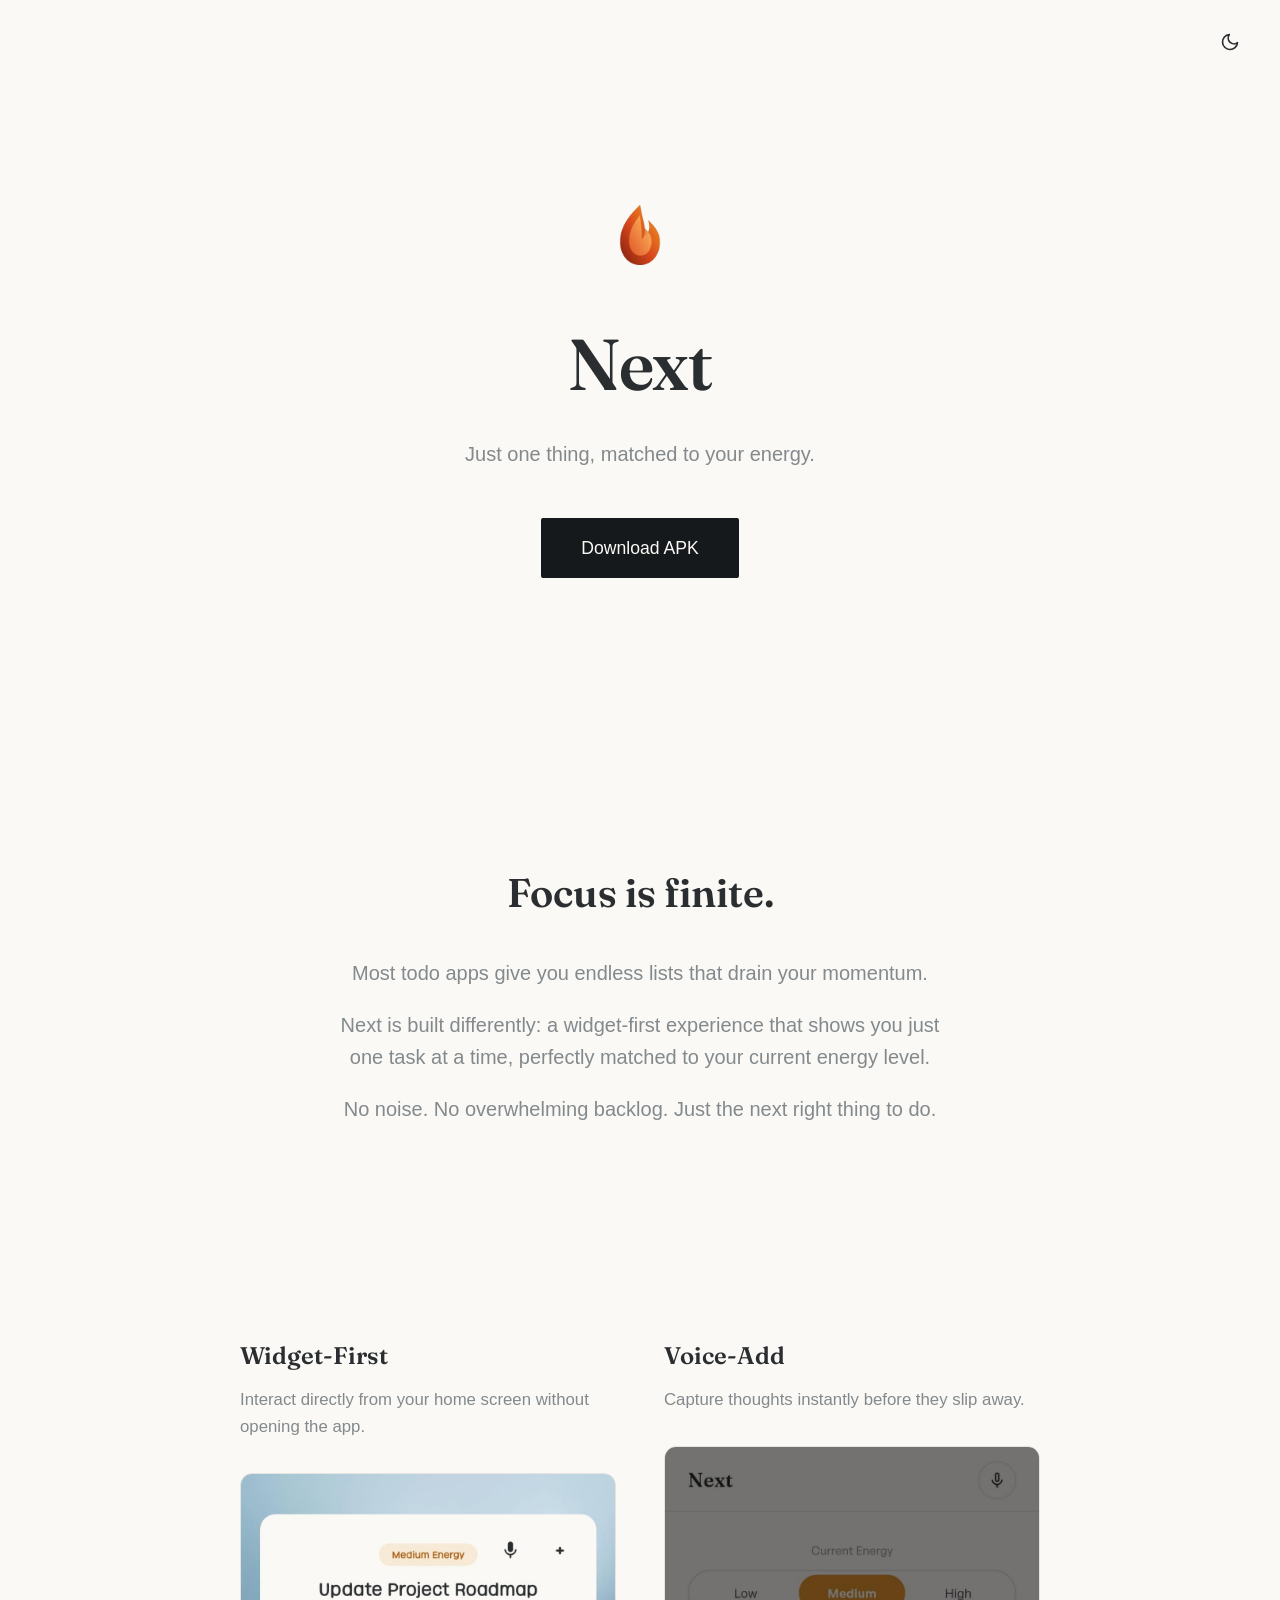
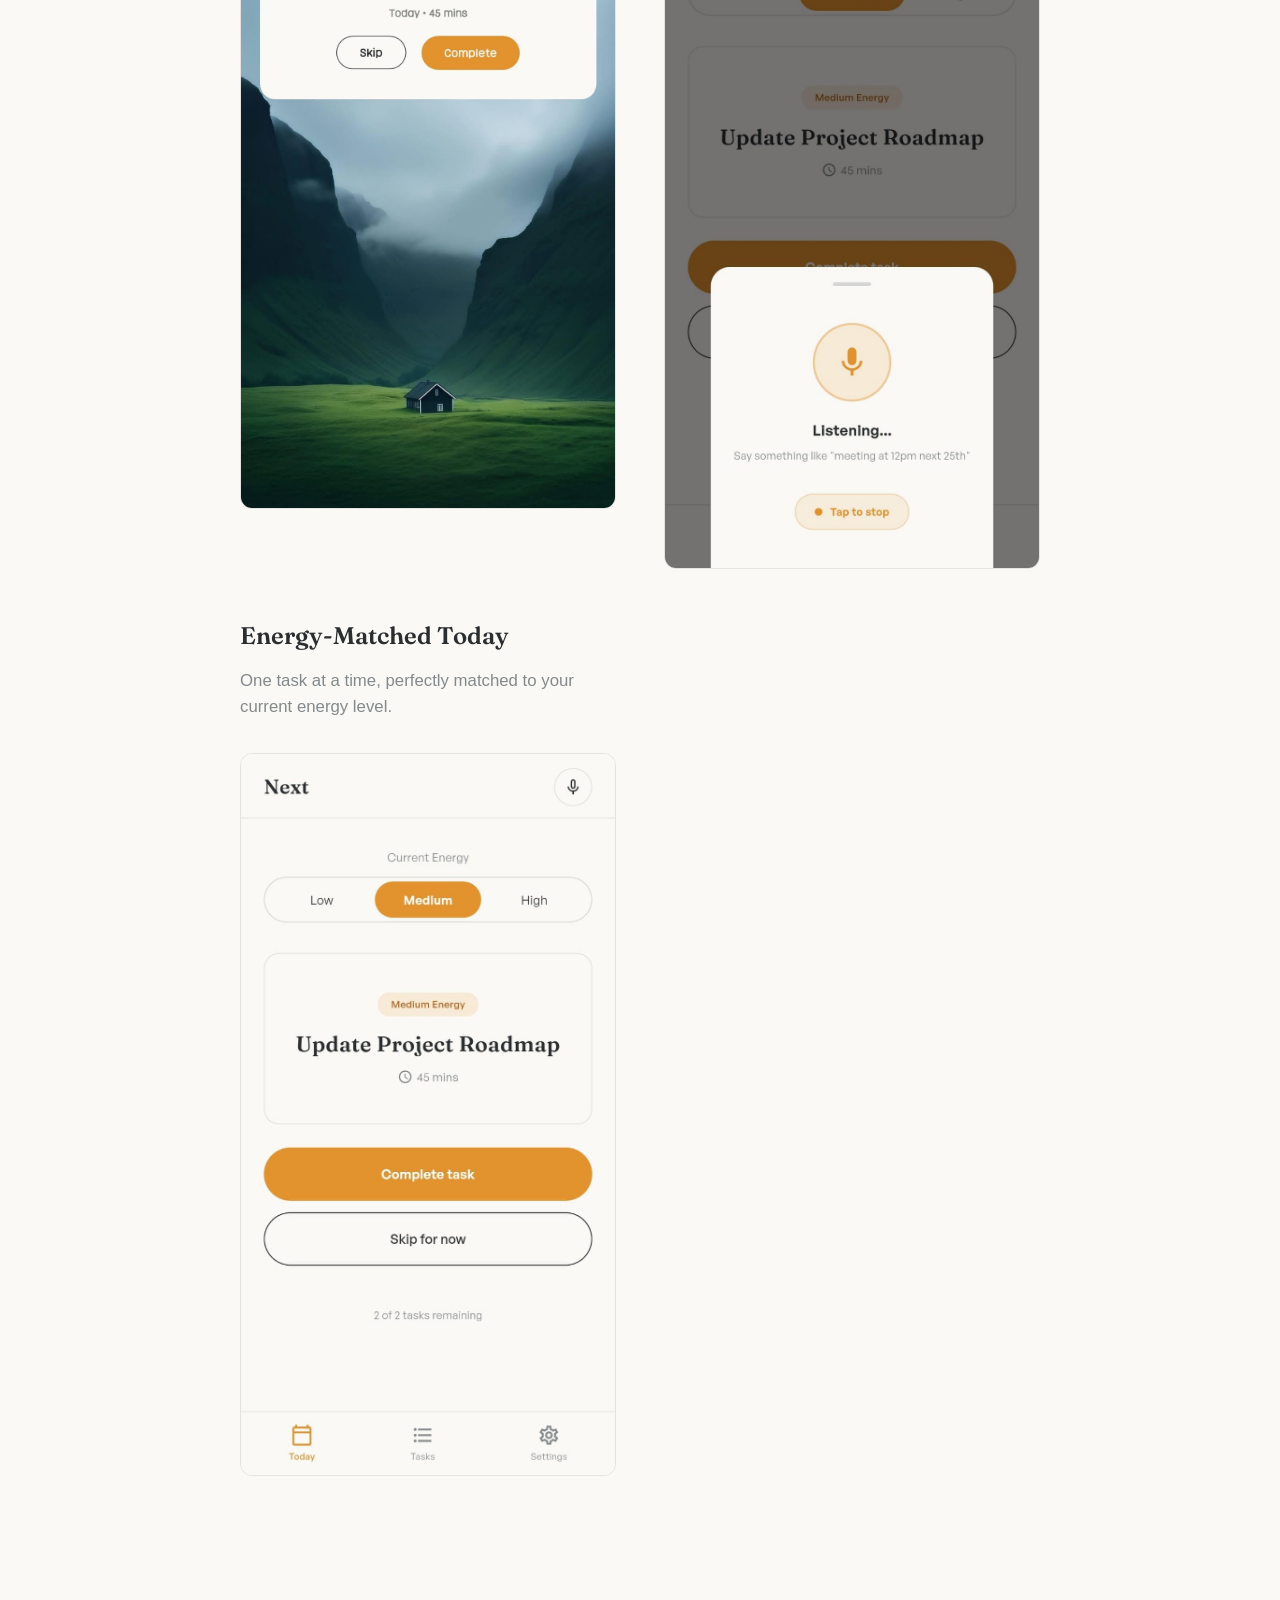
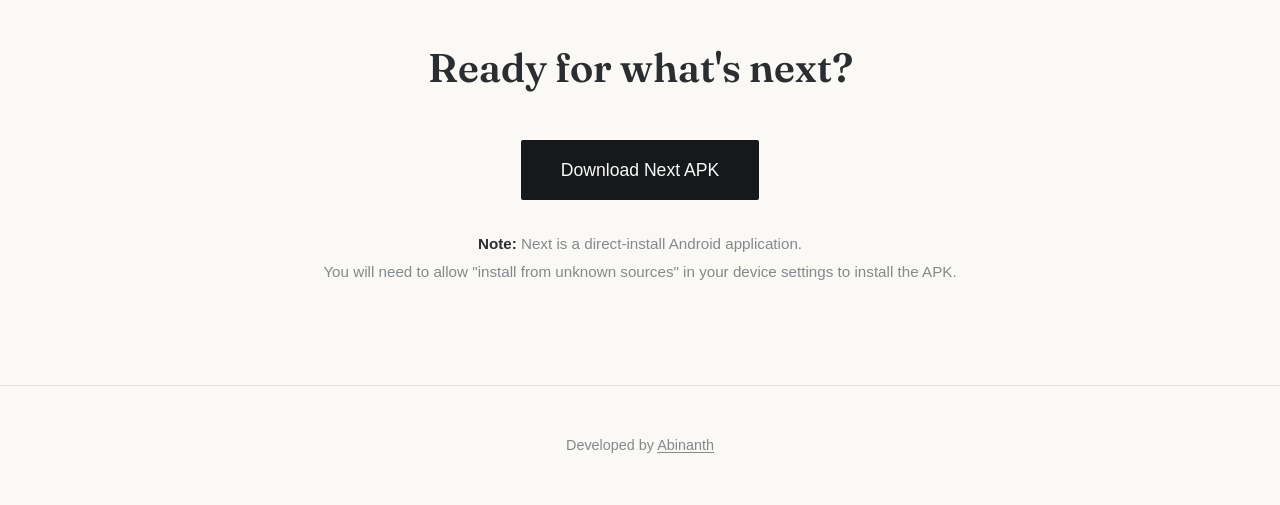
==== index.html @ af577e17 "next-app" ====
<!DOCTYPE html>
<html lang="en">
<head>
    <meta charset="UTF-8">
    <meta name="viewport" content="width=device-width, initial-scale=1.0">
    <title>Next &mdash; Just one thing, matched to your energy.</title>
    
    <!-- Fonts -->
    <link rel="preconnect" href="https://fonts.googleapis.com">
    <link rel="preconnect" href="https://fonts.gstatic.com" crossorigin>
    <link href="https://fonts.googleapis.com/css2?family=Fraunces:opsz,wght@9..144,400;9..144,600&display=swap" rel="stylesheet">
    <link href="https://api.fontshare.com/v2/css?f[]=general-sans@400,500,600&display=swap" rel="stylesheet">
    
    <link rel="stylesheet" href="styles.css">
</head>
<body>
    <nav class="nav">
        <div class="theme-toggle">
            <button id="theme-toggle-btn" aria-label="Toggle theme">
                <svg id="icon-sun" class="icon" xmlns="http://www.w3.org/2000/svg" width="20" height="20" viewBox="0 0 24 24" fill="none" stroke="currentColor" stroke-width="2" stroke-linecap="round" stroke-linejoin="round" style="display: none;">
                    <circle cx="12" cy="12" r="5"></circle>
                    <line x1="12" y1="1" x2="12" y2="3"></line>
                    <line x1="12" y1="21" x2="12" y2="23"></line>
                    <line x1="4.22" y1="4.22" x2="5.64" y2="5.64"></line>
                    <line x1="18.36" y1="18.36" x2="19.78" y2="19.78"></line>
                    <line x1="1" y1="12" x2="3" y2="12"></line>
                    <line x1="21" y1="12" x2="23" y2="12"></line>
                    <line x1="4.22" y1="19.78" x2="5.64" y2="18.36"></line>
                    <line x1="18.36" y1="5.64" x2="19.78" y2="4.22"></line>
                </svg>
                <svg id="icon-moon" class="icon" xmlns="http://www.w3.org/2000/svg" width="20" height="20" viewBox="0 0 24 24" fill="none" stroke="currentColor" stroke-width="2" stroke-linecap="round" stroke-linejoin="round" style="display: none;">
                    <path d="M21 12.79A9 9 0 1 1 11.21 3 7 7 0 0 0 21 12.79z"></path>
                </svg>
            </button>
        </div>
    </nav>

    <main>
        <!-- Hero Section -->
        <section class="hero reveal">
            <div class="logo-mark">
                <img src="logo-light.png" alt="Next Logo" class="logo-light">
                <img src="logo-dark.png" alt="Next Logo" class="logo-dark">
            </div>
            <h1 class="wordmark">Next</h1>
            <p class="tagline">Just one thing, matched to your energy.</p>
            <div class="hero-actions">
                <a href="#download" class="button primary">Download APK</a>
            </div>
        </section>

        <!-- Core Idea Section -->
        <section class="core-idea reveal">
            <div class="content-wrapper">
                <h2>Focus is finite.</h2>
                <p>Most todo apps give you endless lists that drain your momentum.</p>
                <p>Next is built differently: a widget-first experience that shows you just one task at a time, perfectly matched to your current energy level.</p>
                <p>No noise. No overwhelming backlog. Just the next right thing to do.</p>
            </div>
        </section>

        <!-- Features Section -->
        <section class="features reveal">
            <div class="content-wrapper">
                <div class="feature-grid">
                    <div class="feature-item">
                        <h3>Widget-First</h3>
                        <p>Interact directly from your home screen without opening the app.</p>
                        <div class="mockup-container">
                            <img src="assets/widget-light.jpg" alt="Widget UI" class="mockup-light" loading="lazy">
                            <img src="assets/widget-dark.jpg" alt="Widget UI" class="mockup-dark" loading="lazy">
                        </div>
                    </div>
                    <div class="feature-item">
                        <h3>Voice-Add</h3>
                        <p>Capture thoughts instantly before they slip away.</p>
                        <div class="mockup-container">
                            <img src="assets/voice-light.jpg" alt="Voice Input UI" class="mockup-light" loading="lazy">
                            <img src="assets/voice-dark.jpg" alt="Voice Input UI" class="mockup-dark" loading="lazy">
                        </div>
                    </div>
                    <div class="feature-item">
                        <h3>Energy-Matched Today</h3>
                        <p>One task at a time, perfectly matched to your current energy level.</p>
                        <div class="mockup-container">
                            <img src="assets/today-light.jpg" alt="Today Screen UI" class="mockup-light" loading="lazy">
                            <img src="assets/today-dark.jpg" alt="Today Screen UI" class="mockup-dark" loading="lazy">
                        </div>
                    </div>
                </div>
            </div>
        </section>

        <!-- Download Section -->
        <section id="download" class="download-section reveal">
            <div class="content-wrapper">
                <h2>Ready for what's next?</h2>
                <a href="#" class="button primary download-btn">Download Next APK</a>
                <div class="download-note">
                    <p><strong>Note:</strong> Next is a direct-install Android application.</p>
                    <p>You will need to allow "install from unknown sources" in your device settings to install the APK.</p>
                </div>
            </div>
        </section>
    </main>

    <footer class="footer reveal">
        <p>Developed by <a href="https://abinanth4.is-a.dev" target="_blank" rel="noopener noreferrer">Abinanth</a></p>
    </footer>

    <script src="script.js"></script>
</body>
</html>
---- styles.css ----
/* DESIGN SYSTEM
Colors:
Ash #FAF9F5 (light bg)
Depth #16191C (dark bg)
Mist #ECEAE3 (dark-mode text)
Graphite #2B2E30 (light-mode text)
Fog #83898C (secondary text)
Ember low/mid/high (#E4C989/#E2932E/#C94E1E)
Moss #4F7A52 (success/accent)
Rust #8C3A22

Typography:
Fraunces for hero headline and section titles
General Sans for body copy, nav, buttons, captions
*/

:root {
    --ash: #FAF9F5;
    --depth: #16191C;
    --mist: #ECEAE3;
    --graphite: #2B2E30;
    --fog: #83898C;
    --ember-low: #E4C989;
    --ember-mid: #E2932E;
    --ember-high: #C94E1E;
    --moss: #4F7A52;
    --rust: #8C3A22;

    /* Light Theme Defaults */
    --bg-color: var(--ash);
    --text-primary: var(--graphite);
    --text-secondary: var(--fog);
    --btn-bg: var(--depth);
    --btn-text: var(--ash);
    --btn-hover: #000000;
    --border-color: rgba(43, 46, 48, 0.1);
}

[data-theme="dark"] {
    --bg-color: var(--depth);
    --text-primary: var(--mist);
    --text-secondary: var(--fog);
    --btn-bg: var(--mist);
    --btn-text: var(--depth);
    --btn-hover: #FFFFFF;
    --border-color: rgba(236, 234, 227, 0.1);
}

/* System Preference Match */
@media (prefers-color-scheme: dark) {
    :root:not([data-theme="light"]) {
        --bg-color: var(--depth);
        --text-primary: var(--mist);
        --text-secondary: var(--fog);
        --btn-bg: var(--mist);
        --btn-text: var(--depth);
        --btn-hover: #FFFFFF;
        --border-color: rgba(236, 234, 227, 0.1);
    }
}

* {
    box-sizing: border-box;
    margin: 0;
    padding: 0;
}

body {
    background-color: var(--bg-color);
    color: var(--text-primary);
    font-family: 'General Sans', sans-serif;
    line-height: 1.6;
    transition: background-color 0.3s ease, color 0.3s ease;
    overflow-x: hidden;
}

h1, h2, h3, .wordmark {
    font-family: 'Fraunces', serif;
    font-weight: 600;
}

/* Nav */
.nav {
    display: flex;
    justify-content: flex-end;
    padding: 1.5rem 2rem;
    position: absolute;
    top: 0;
    right: 0;
    width: 100%;
    z-index: 10;
}

.theme-toggle button {
    background: none;
    border: none;
    color: var(--text-primary);
    cursor: pointer;
    padding: 0.5rem;
    display: flex;
    align-items: center;
    justify-content: center;
    transition: color 0.2s ease;
}

.theme-toggle button:hover {
    color: var(--ember-mid);
}

/* Hero Section */
.hero {
    min-height: 85vh;
    display: flex;
    flex-direction: column;
    align-items: center;
    justify-content: center;
    text-align: center;
    padding: 4rem 2rem;
}

.logo-mark {
    margin-bottom: 1.5rem;
}

.logo-light {
    display: block;
    width: 96px;
    height: 96px;
    object-fit: contain;
    border-radius: 20%; /* In case it has a squircle shape, though it's on matched bg now */
}

.logo-dark {
    display: none;
    width: 96px;
    height: 96px;
    object-fit: contain;
    border-radius: 20%;
}

[data-theme="dark"] .logo-light {
    display: none;
}

[data-theme="dark"] .logo-dark {
    display: block;
}

@media (prefers-color-scheme: dark) {
    :root:not([data-theme="light"]) .logo-light {
        display: none;
    }
    :root:not([data-theme="light"]) .logo-dark {
        display: block;
    }
}

.wordmark {
    font-size: 4.5rem;
    margin-bottom: 1rem;
    letter-spacing: -0.02em;
}

.tagline {
    font-size: 1.25rem;
    color: var(--text-secondary);
    max-width: 500px;
    margin-bottom: 3rem;
}

/* Buttons */
.button {
    display: inline-block;
    background-color: var(--btn-bg);
    color: var(--btn-text);
    padding: 1rem 2.5rem;
    text-decoration: none;
    font-weight: 500;
    font-size: 1.1rem;
    border-radius: 2px; /* Flat design */
    transition: background-color 0.2s ease, transform 0.1s ease;
}

.button:hover {
    background-color: var(--btn-hover);
}

.button:active {
    transform: scale(0.98);
}

/* Core Idea */
.core-idea {
    padding: 6rem 2rem;
    background-color: transparent;
}

.content-wrapper {
    max-width: 800px;
    margin: 0 auto;
    text-align: center;
}

.core-idea h2 {
    font-size: 2.5rem;
    margin-bottom: 2rem;
}

.core-idea p {
    font-size: 1.25rem;
    color: var(--text-secondary);
    margin-bottom: 1.25rem;
    max-width: 600px;
    margin-left: auto;
    margin-right: auto;
}

/* Features */
.features {
    padding: 4rem 2rem;
}

.feature-grid {
    display: grid;
    grid-template-columns: repeat(auto-fit, minmax(240px, 1fr));
    gap: 3rem;
    margin-top: 2rem;
}

.feature-item {
    text-align: left;
}

.feature-item h3 {
    font-size: 1.5rem;
    margin-bottom: 0.75rem;
}

.feature-item p {
    color: var(--text-secondary);
    margin-bottom: 2rem;
    font-size: 1.05rem;
}

.mockup-container {
    width: 100%;
    border-radius: 12px;
    overflow: hidden;
    border: 1px solid var(--border-color);
}

.mockup-light {
    display: block;
    width: 100%;
    height: auto;
    object-fit: cover;
}

.mockup-dark {
    display: none;
    width: 100%;
    height: auto;
    object-fit: cover;
}

[data-theme="dark"] .mockup-light {
    display: none;
}

[data-theme="dark"] .mockup-dark {
    display: block;
}

@media (prefers-color-scheme: dark) {
    :root:not([data-theme="light"]) .mockup-light {
        display: none;
    }
    :root:not([data-theme="light"]) .mockup-dark {
        display: block;
    }
}

/* Download Section */
.download-section {
    padding: 6rem 2rem;
    text-align: center;
}

.download-section h2 {
    font-size: 2.5rem;
    margin-bottom: 2.5rem;
}

.download-note {
    margin-top: 2rem;
    font-size: 0.95rem;
    color: var(--text-secondary);
}

.download-note p {
    margin-bottom: 0.25rem;
}

.download-note strong {
    color: var(--text-primary);
}

/* Footer */
.footer {
    text-align: center;
    padding: 3rem 2rem;
    border-top: 1px solid var(--border-color);
    color: var(--text-secondary);
    font-size: 0.9rem;
}

.footer a {
    color: inherit;
    text-decoration: underline;
    text-decoration-thickness: 1px;
    text-underline-offset: 2px;
}

/* Scroll Reveal Animation */
.reveal {
    opacity: 0;
    transform: translateY(30px);
    transition: opacity 600ms ease-out, transform 600ms ease-out;
}

.reveal.active {
    opacity: 1;
    transform: translateY(0);
}

/* Reduced Motion Override */
@media (prefers-reduced-motion: reduce) {
    .reveal {
        opacity: 1;
        transform: translateY(0);
        transition: none;
    }
}

/* Responsive */
@media (max-width: 768px) {
    .wordmark {
        font-size: 3.5rem;
    }
    
    .core-idea h2, .download-section h2 {
        font-size: 2rem;
    }
    
    .core-idea p {
        font-size: 1.15rem;
    }
    
    .feature-item {
        text-align: center;
    }
    
    .placeholder-screenshot {
        max-width: 280px;
        margin: 0 auto;
    }
}
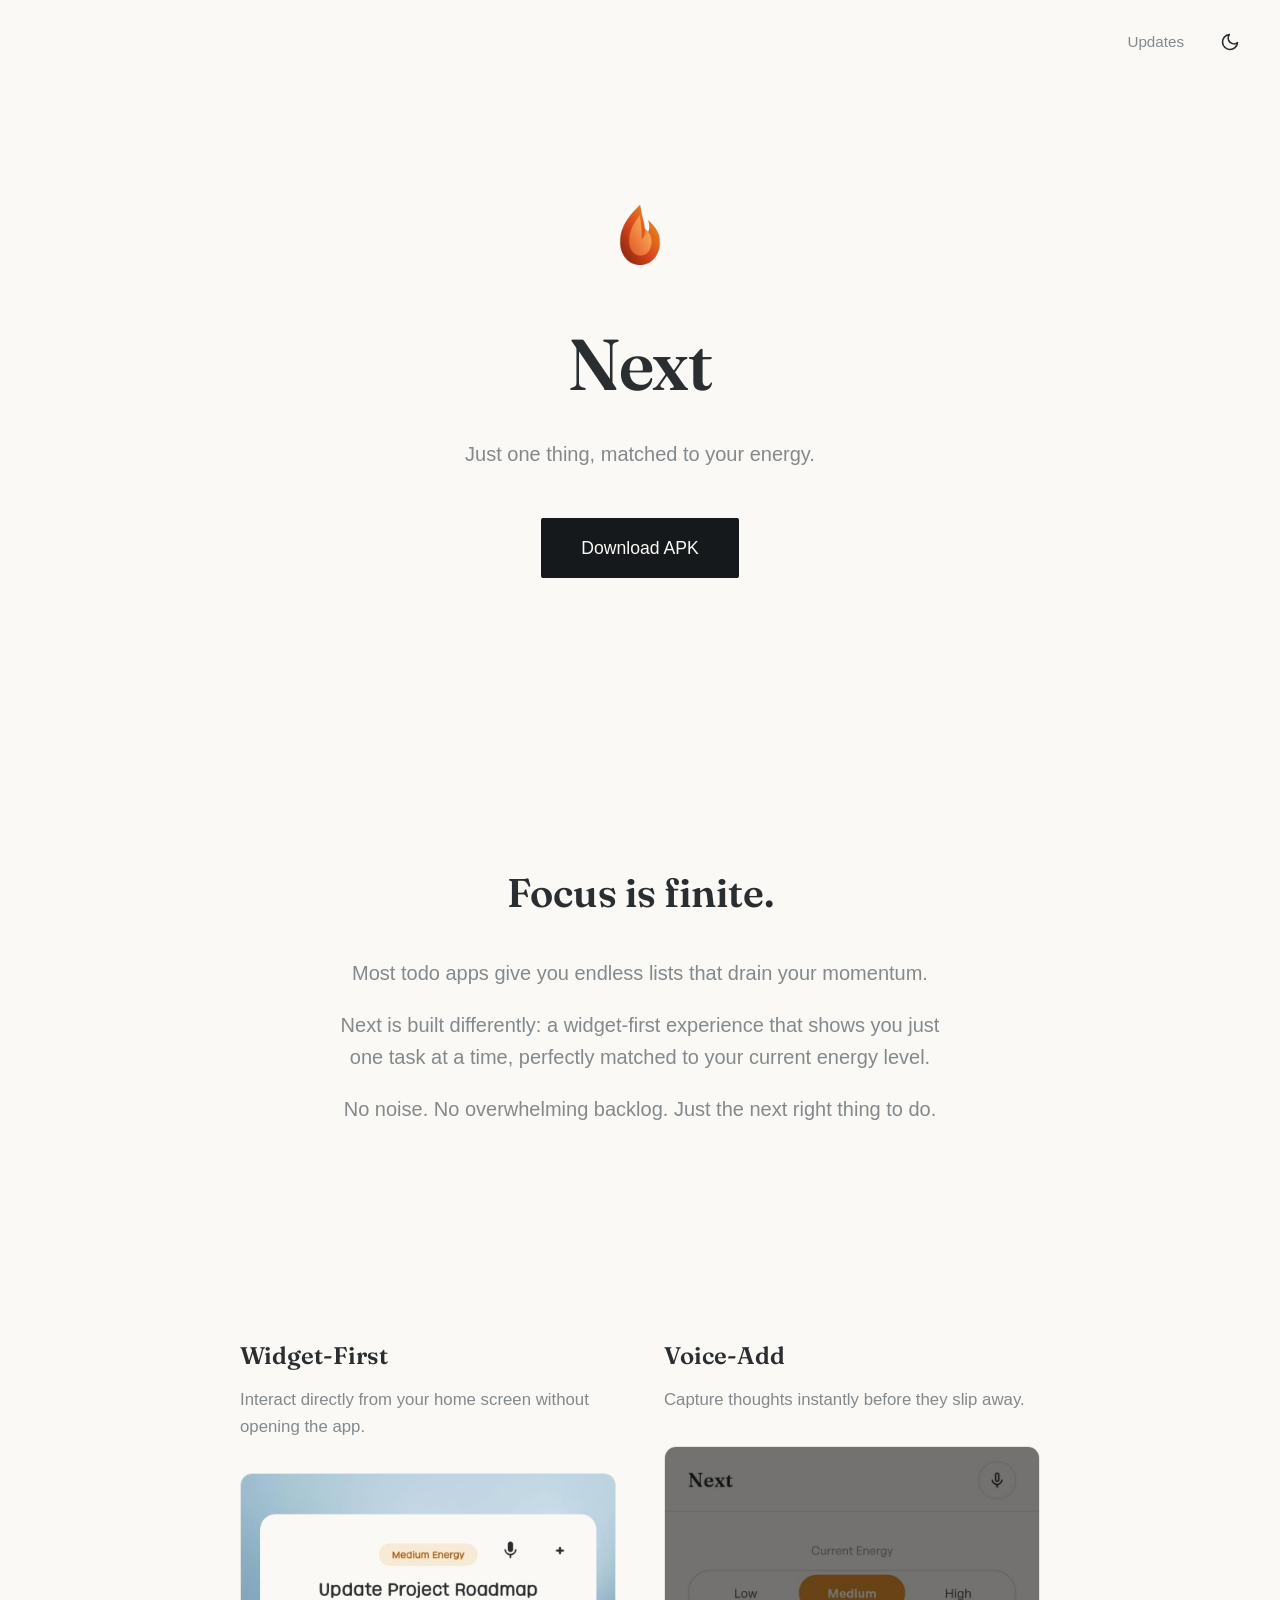
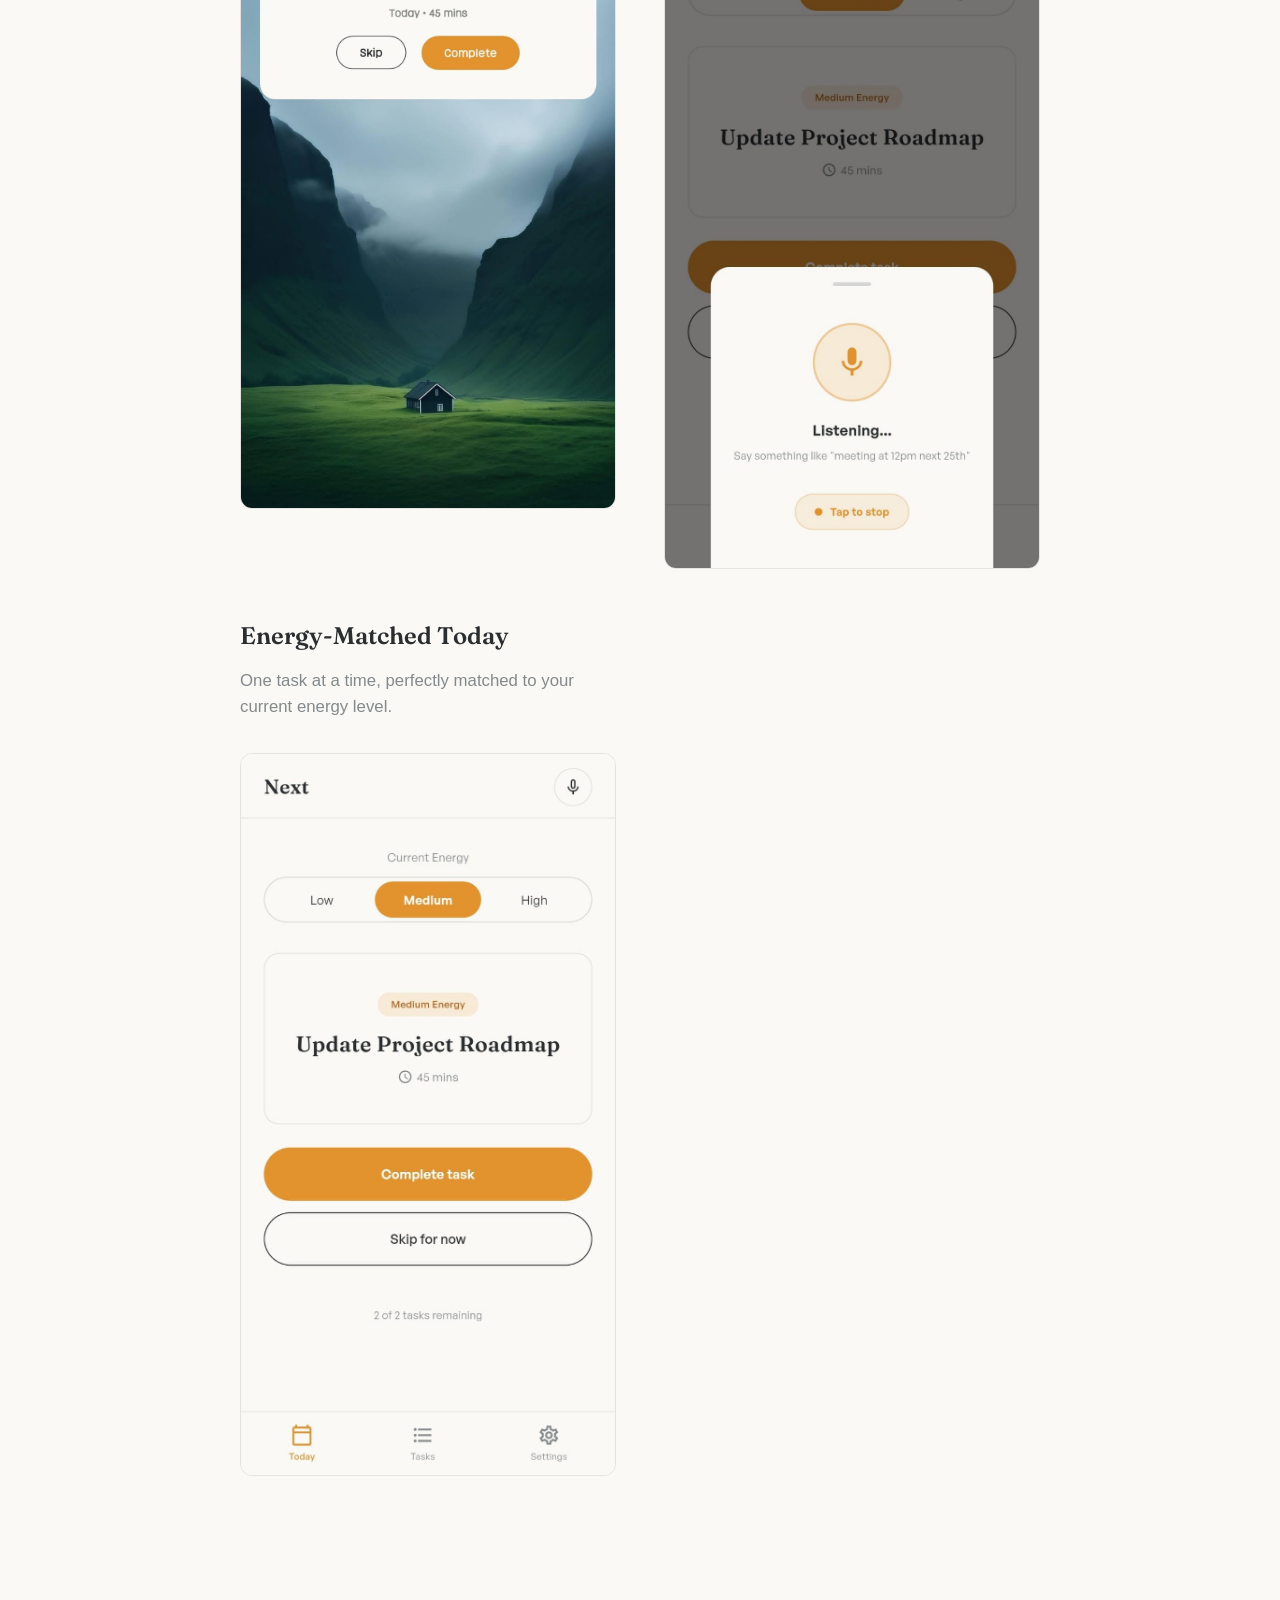
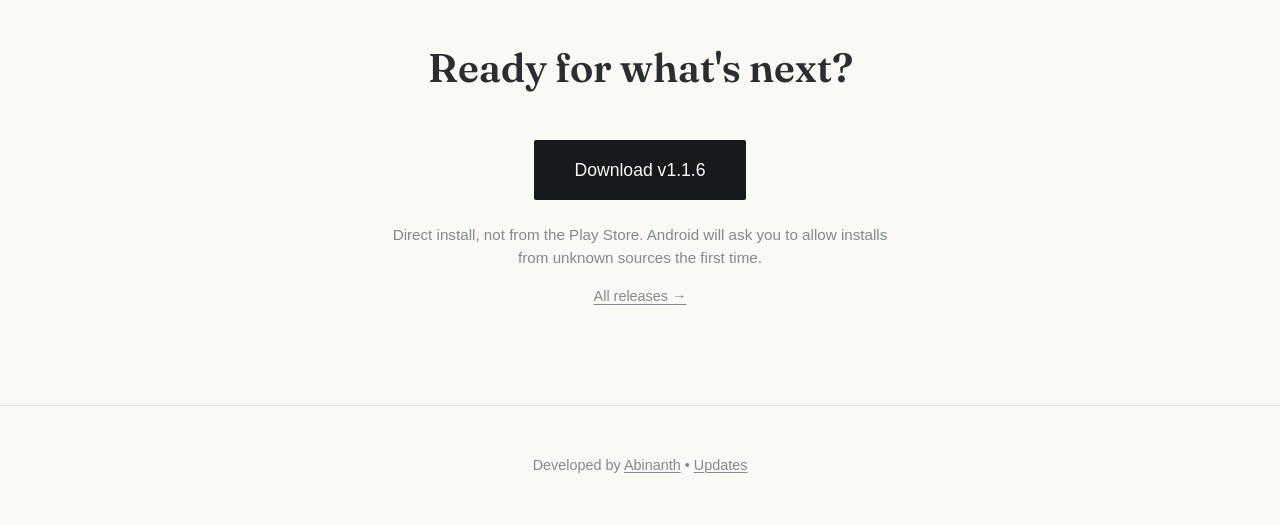
==== commit 466b4288: "New section" ====
--- a/index.html
+++ b/index.html
@@ -5,6 +5,9 @@
     <meta name="viewport" content="width=device-width, initial-scale=1.0">
     <title>Next &mdash; Just one thing, matched to your energy.</title>
     
+    <!-- Favicon -->
+    <link rel="icon" type="image/png" href="logo-dark.png">
+
     <!-- Fonts -->
     <link rel="preconnect" href="https://fonts.googleapis.com">
     <link rel="preconnect" href="https://fonts.gstatic.com" crossorigin>
@@ -15,23 +18,27 @@
 </head>
 <body>
     <nav class="nav">
-        <div class="theme-toggle">
-            <button id="theme-toggle-btn" aria-label="Toggle theme">
-                <svg id="icon-sun" class="icon" xmlns="http://www.w3.org/2000/svg" width="20" height="20" viewBox="0 0 24 24" fill="none" stroke="currentColor" stroke-width="2" stroke-linecap="round" stroke-linejoin="round" style="display: none;">
-                    <circle cx="12" cy="12" r="5"></circle>
-                    <line x1="12" y1="1" x2="12" y2="3"></line>
-                    <line x1="12" y1="21" x2="12" y2="23"></line>
-                    <line x1="4.22" y1="4.22" x2="5.64" y2="5.64"></line>
-                    <line x1="18.36" y1="18.36" x2="19.78" y2="19.78"></line>
-                    <line x1="1" y1="12" x2="3" y2="12"></line>
-                    <line x1="21" y1="12" x2="23" y2="12"></line>
-                    <line x1="4.22" y1="19.78" x2="5.64" y2="18.36"></line>
-                    <line x1="18.36" y1="5.64" x2="19.78" y2="4.22"></line>
-                </svg>
-                <svg id="icon-moon" class="icon" xmlns="http://www.w3.org/2000/svg" width="20" height="20" viewBox="0 0 24 24" fill="none" stroke="currentColor" stroke-width="2" stroke-linecap="round" stroke-linejoin="round" style="display: none;">
-                    <path d="M21 12.79A9 9 0 1 1 11.21 3 7 7 0 0 0 21 12.79z"></path>
-                </svg>
-            </button>
+        <div class="nav-brand"></div>
+        <div class="nav-right">
+            <a href="updates.html" class="nav-link">Updates</a>
+            <div class="theme-toggle">
+                <button id="theme-toggle-btn" aria-label="Toggle theme">
+                    <svg id="icon-sun" class="icon" xmlns="http://www.w3.org/2000/svg" width="20" height="20" viewBox="0 0 24 24" fill="none" stroke="currentColor" stroke-width="2" stroke-linecap="round" stroke-linejoin="round" style="display: none;">
+                        <circle cx="12" cy="12" r="5"></circle>
+                        <line x1="12" y1="1" x2="12" y2="3"></line>
+                        <line x1="12" y1="21" x2="12" y2="23"></line>
+                        <line x1="4.22" y1="4.22" x2="5.64" y2="5.64"></line>
+                        <line x1="18.36" y1="18.36" x2="19.78" y2="19.78"></line>
+                        <line x1="1" y1="12" x2="3" y2="12"></line>
+                        <line x1="21" y1="12" x2="23" y2="12"></line>
+                        <line x1="4.22" y1="19.78" x2="5.64" y2="18.36"></line>
+                        <line x1="18.36" y1="5.64" x2="19.78" y2="4.22"></line>
+                    </svg>
+                    <svg id="icon-moon" class="icon" xmlns="http://www.w3.org/2000/svg" width="20" height="20" viewBox="0 0 24 24" fill="none" stroke="currentColor" stroke-width="2" stroke-linecap="round" stroke-linejoin="round" style="display: none;">
+                        <path d="M21 12.79A9 9 0 1 1 11.21 3 7 7 0 0 0 21 12.79z"></path>
+                    </svg>
+                </button>
+            </div>
         </div>
     </nav>
 
@@ -95,19 +102,20 @@
         <section id="download" class="download-section reveal">
             <div class="content-wrapper">
                 <h2>Ready for what's next?</h2>
-                <a href="#" class="button primary download-btn">Download Next APK</a>
-                <div class="download-note">
-                    <p><strong>Note:</strong> Next is a direct-install Android application.</p>
-                    <p>You will need to allow "install from unknown sources" in your device settings to install the APK.</p>
-                </div>
+                <a href="https://github.com/Abinanth-A/next-releases/releases/latest/download/next.apk" id="main-download-btn" class="button primary download-btn">Download v1.1.6</a>
+                <p class="download-subtext">Direct install, not from the Play Store. Android will ask you to allow installs from unknown sources the first time.</p>
+                <p class="all-releases-wrap">
+                    <a href="https://github.com/Abinanth-A/next-releases/releases" target="_blank" rel="noopener noreferrer" class="all-releases-link">All releases &rarr;</a>
+                </p>
             </div>
         </section>
     </main>
 
     <footer class="footer reveal">
-        <p>Developed by <a href="https://abinanth4.is-a.dev" target="_blank" rel="noopener noreferrer">Abinanth</a></p>
+        <p>Developed by <a href="https://abinanth4.is-a.dev" target="_blank" rel="noopener noreferrer">Abinanth</a> &bull; <a href="updates.html">Updates</a></p>
     </footer>
 
+    <script src="releases.js"></script>
     <script src="script.js"></script>
 </body>
 </html>
--- a/styles.css
+++ b/styles.css
@@ -82,13 +82,57 @@
 /* Nav */
 .nav {
     display: flex;
-    justify-content: flex-end;
+    justify-content: space-between;
+    align-items: center;
     padding: 1.5rem 2rem;
     position: absolute;
     top: 0;
-    right: 0;
+    left: 0;
     width: 100%;
     z-index: 10;
+}
+
+.nav-brand {
+    display: flex;
+    align-items: center;
+}
+
+.nav-back {
+    color: var(--text-primary);
+    text-decoration: none;
+    font-size: 0.95rem;
+    font-weight: 500;
+    display: inline-flex;
+    align-items: center;
+    gap: 0.4rem;
+    transition: color 0.2s ease;
+}
+
+.nav-back:hover,
+.nav-back:focus-visible {
+    color: var(--ember-mid);
+}
+
+.nav-right {
+    display: flex;
+    align-items: center;
+    gap: 1.75rem;
+    margin-left: auto;
+}
+
+.nav-link {
+    color: var(--text-secondary);
+    text-decoration: none;
+    font-size: 0.95rem;
+    font-weight: 500;
+    transition: color 0.2s ease;
+}
+
+.nav-link:hover,
+.nav-link:focus-visible {
+    color: var(--text-primary);
+    text-decoration: underline;
+    text-underline-offset: 4px;
 }
 
 .theme-toggle button {
@@ -105,6 +149,11 @@
 
 .theme-toggle button:hover {
     color: var(--ember-mid);
+}
+
+:focus-visible {
+    outline: 2px solid var(--ember-mid);
+    outline-offset: 3px;
 }
 
 /* Hero Section */
@@ -291,6 +340,33 @@
     margin-bottom: 2.5rem;
 }
 
+.download-subtext {
+    margin-top: 1.5rem;
+    font-size: 0.95rem;
+    color: var(--text-secondary);
+    max-width: 520px;
+    margin-left: auto;
+    margin-right: auto;
+    line-height: 1.5;
+}
+
+.all-releases-wrap {
+    margin-top: 0.85rem;
+}
+
+.all-releases-link {
+    color: var(--text-secondary);
+    text-decoration: underline;
+    font-size: 0.9rem;
+    text-underline-offset: 3px;
+    transition: color 0.2s ease;
+}
+
+.all-releases-link:hover,
+.all-releases-link:focus-visible {
+    color: var(--text-primary);
+}
+
 .download-note {
     margin-top: 2rem;
     font-size: 0.95rem;
@@ -342,13 +418,124 @@
     }
 }
 
+/* Updates Page */
+.updates-page {
+    min-height: 80vh;
+    padding: 7rem 2rem 4rem;
+}
+
+.updates-header {
+    text-align: left;
+    margin-bottom: 3.5rem;
+}
+
+.updates-header h1 {
+    font-size: 3rem;
+    margin-bottom: 0.5rem;
+    letter-spacing: -0.02em;
+}
+
+.intro-line {
+    font-size: 1.15rem;
+    color: var(--text-secondary);
+}
+
+.timeline {
+    position: relative;
+    border-left: 2px solid var(--border-color);
+    margin-left: 0.5rem;
+    padding-left: 2rem;
+    display: flex;
+    flex-direction: column;
+    gap: 3.5rem;
+    text-align: left;
+}
+
+.timeline-item {
+    position: relative;
+}
+
+.timeline-dot {
+    position: absolute;
+    left: calc(-2rem - 6px);
+    top: 0.5rem;
+    width: 10px;
+    height: 10px;
+    border-radius: 50%;
+    background-color: var(--text-secondary);
+}
+
+.timeline-item.latest .timeline-dot {
+    background-color: var(--moss);
+    box-shadow: 0 0 0 4px var(--bg-color);
+}
+
+.release-header {
+    display: flex;
+    align-items: baseline;
+    flex-wrap: wrap;
+    gap: 0.6rem 0.85rem;
+    margin-bottom: 1.25rem;
+}
+
+.release-version {
+    font-size: 1.85rem;
+    font-weight: 600;
+    line-height: 1.2;
+}
+
+.release-date {
+    font-size: 0.95rem;
+    color: var(--text-secondary);
+}
+
+.badge-latest {
+    font-size: 0.75rem;
+    font-weight: 600;
+    text-transform: uppercase;
+    letter-spacing: 0.05em;
+    padding: 0.15rem 0.5rem;
+    border-radius: 2px;
+    background-color: var(--moss);
+    color: #FFFFFF;
+}
+
+.release-group {
+    margin-top: 1rem;
+}
+
+.release-group-title {
+    font-family: 'General Sans', sans-serif;
+    font-size: 1rem;
+    font-weight: 600;
+    margin-bottom: 0.5rem;
+    color: var(--text-primary);
+}
+
+.release-list {
+    list-style-type: disc;
+    padding-left: 1.25rem;
+    color: var(--text-secondary);
+}
+
+.release-list li {
+    margin-bottom: 0.5rem;
+    line-height: 1.5;
+}
+
+.release-summary {
+    color: var(--text-secondary);
+    font-size: 1.05rem;
+    line-height: 1.5;
+}
+
 /* Responsive */
 @media (max-width: 768px) {
     .wordmark {
         font-size: 3.5rem;
     }
     
-    .core-idea h2, .download-section h2 {
+    .core-idea h2, .download-section h2, .updates-header h1 {
         font-size: 2rem;
     }
     
@@ -364,4 +551,20 @@
         max-width: 280px;
         margin: 0 auto;
     }
-}
+
+    .timeline {
+        padding-left: 1.5rem;
+        margin-left: 0.25rem;
+        gap: 2.75rem;
+    }
+
+    .timeline-dot {
+        left: calc(-1.5rem - 5px);
+        width: 8px;
+        height: 8px;
+    }
+
+    .release-version {
+        font-size: 1.5rem;
+    }
+}
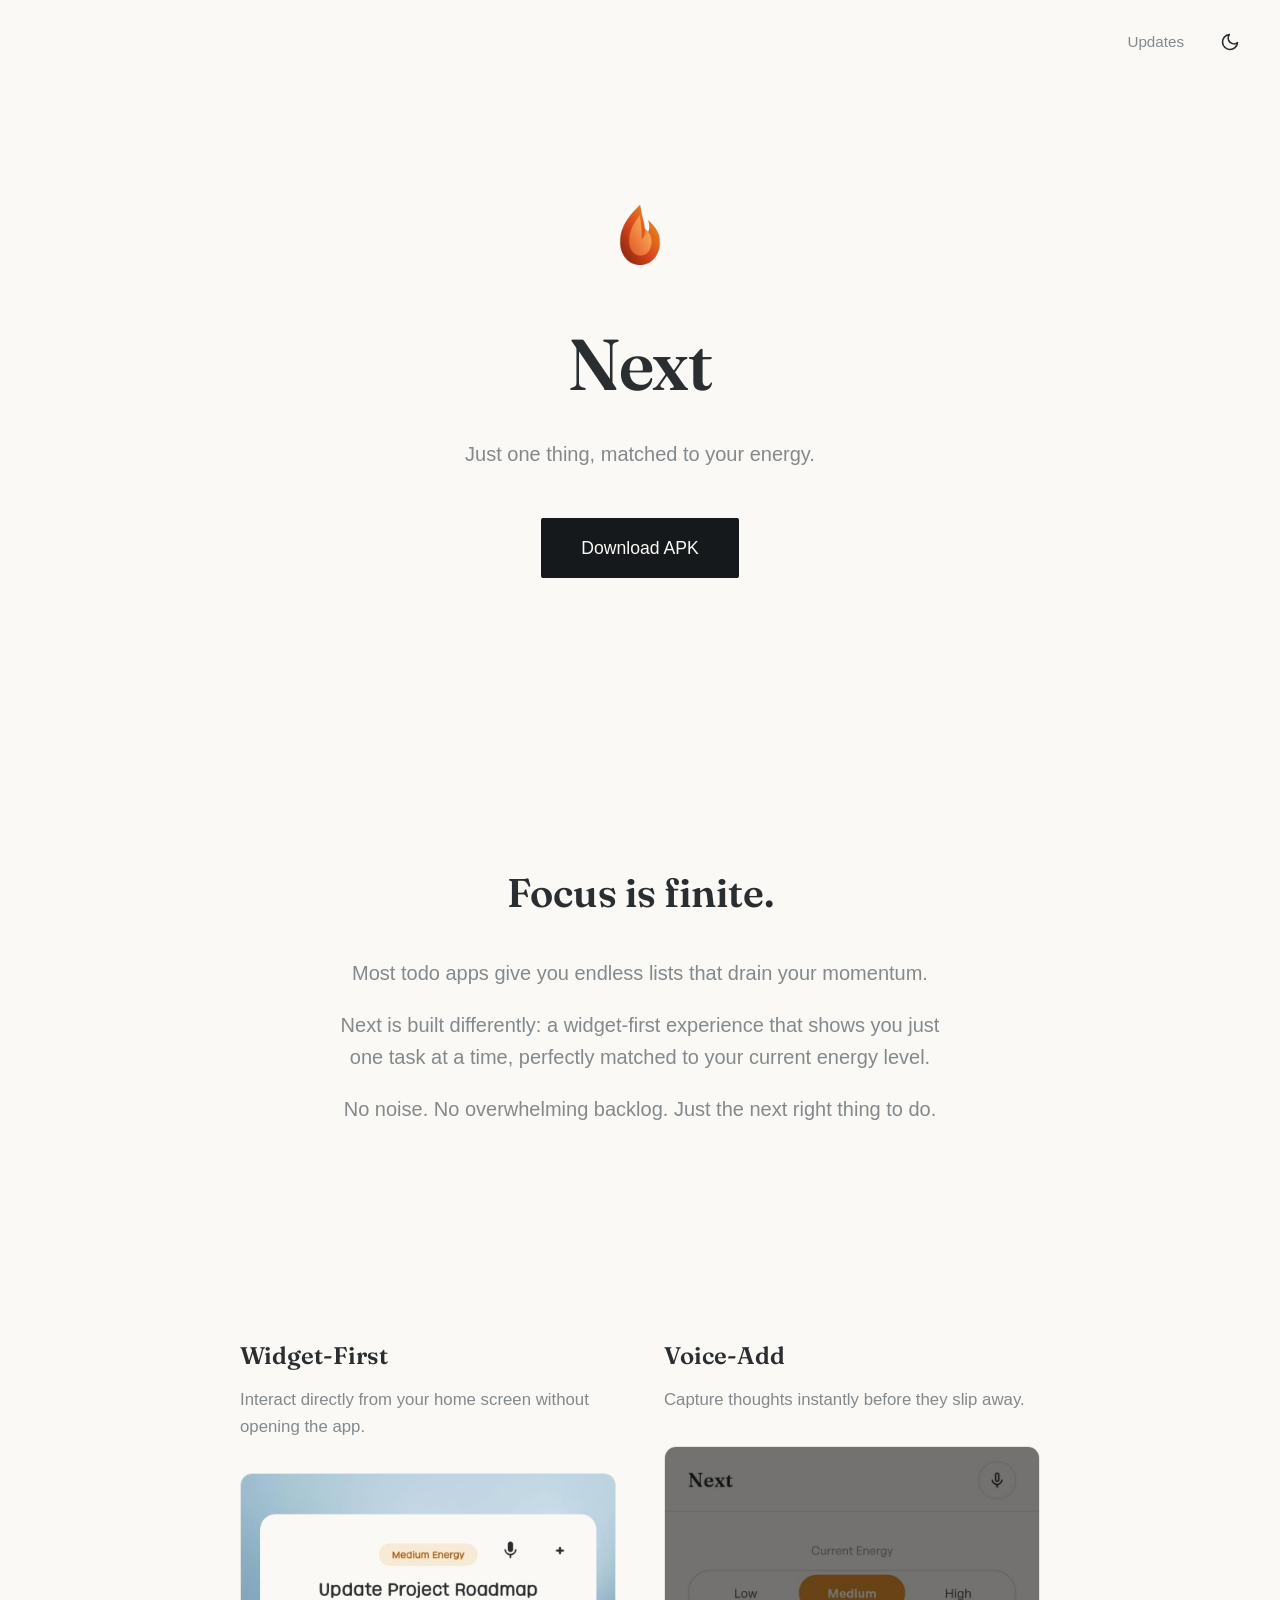
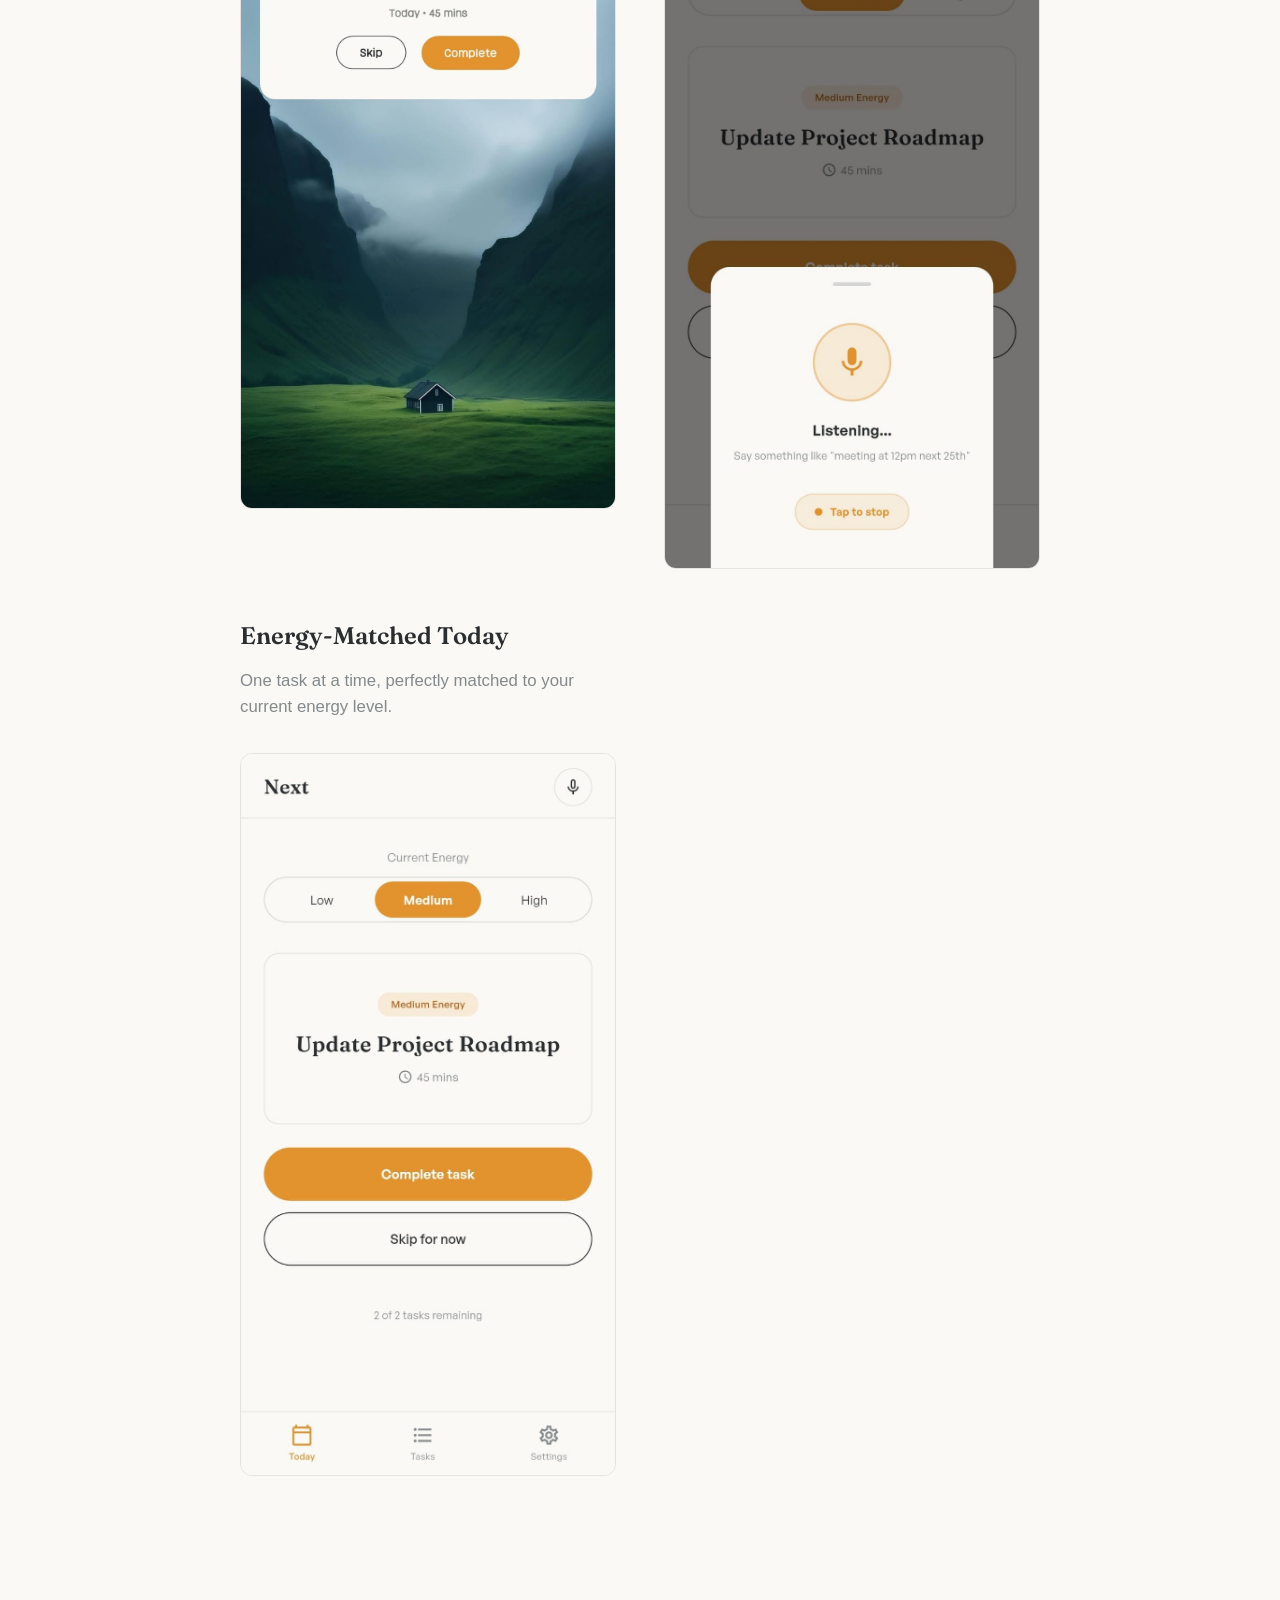
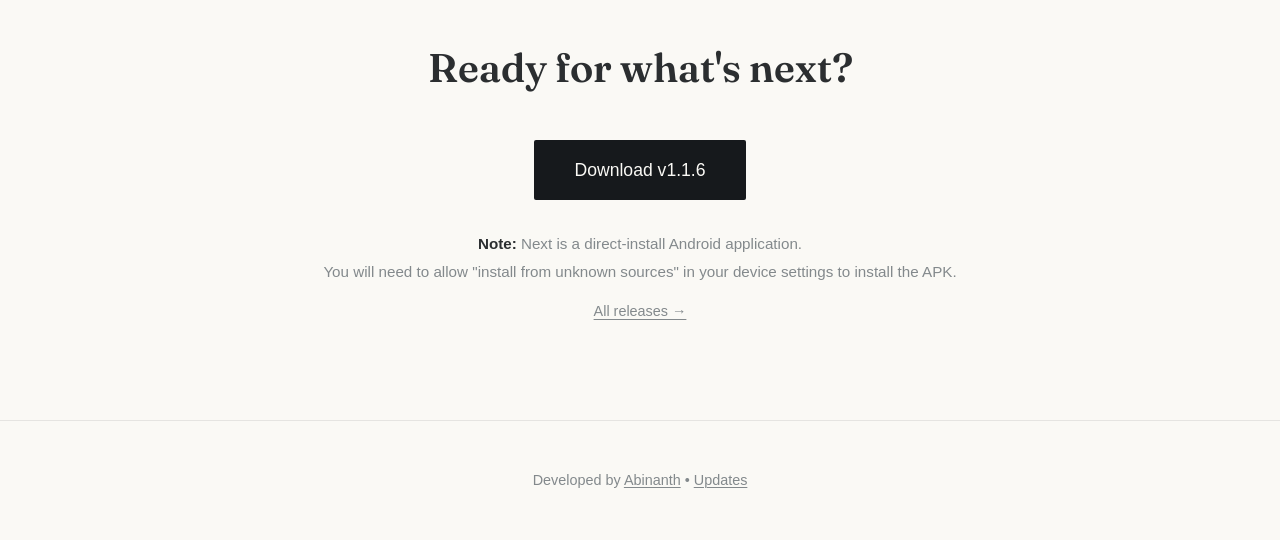
==== commit fb268123: "Merge branch 'main' of https://github.com/Abinanth-A/next-app" ====
--- a/index.html
+++ b/index.html
@@ -1,6 +1,7 @@
 <!DOCTYPE html>
 <html lang="en">
 <head>
+    <meta name="google-site-verification" content="FIAtW50PmnDILF0NwOCi0AnYf1y52BxpbNZAGO03c5Q" />
     <meta charset="UTF-8">
     <meta name="viewport" content="width=device-width, initial-scale=1.0">
     <title>Next &mdash; Just one thing, matched to your energy.</title>
@@ -103,7 +104,10 @@
             <div class="content-wrapper">
                 <h2>Ready for what's next?</h2>
                 <a href="https://github.com/Abinanth-A/next-releases/releases/latest/download/next.apk" id="main-download-btn" class="button primary download-btn">Download v1.1.6</a>
-                <p class="download-subtext">Direct install, not from the Play Store. Android will ask you to allow installs from unknown sources the first time.</p>
+                <div class="download-note">
+                    <p><strong>Note:</strong> Next is a direct-install Android application.</p>
+                    <p>You will need to allow "install from unknown sources" in your device settings to install the APK.</p>
+                </div>
                 <p class="all-releases-wrap">
                     <a href="https://github.com/Abinanth-A/next-releases/releases" target="_blank" rel="noopener noreferrer" class="all-releases-link">All releases &rarr;</a>
                 </p>
